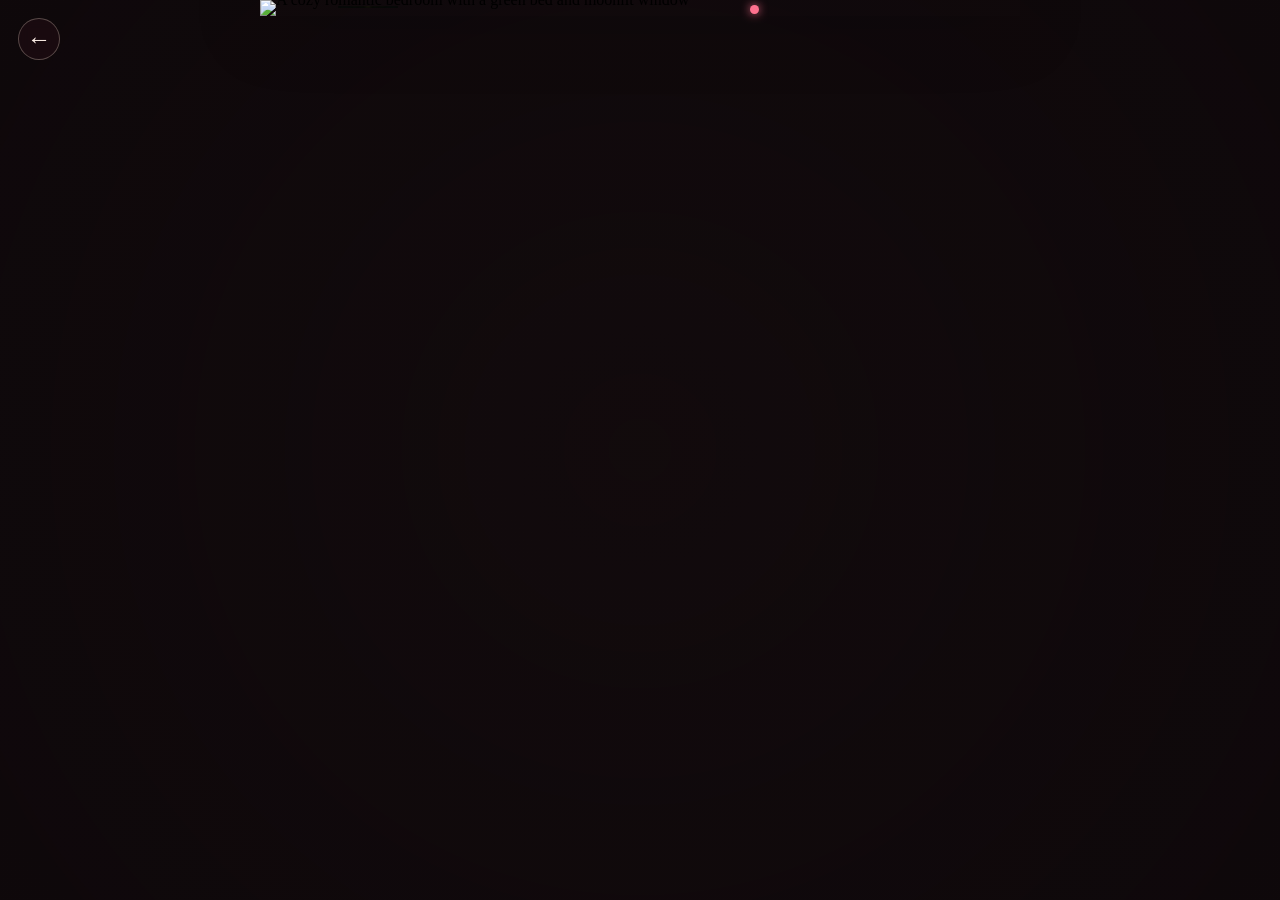
==== bedroom.html @ bcbea23e "Add files via upload" ====
<!DOCTYPE html>
<html lang="en">
<head>
  <meta charset="UTF-8">
  <meta name="viewport" content="width=device-width, initial-scale=1.0, viewport-fit=cover">
  <title>Come here, Aaru… ♡</title>
  <link rel="preconnect" href="https://fonts.googleapis.com">
  <link rel="preconnect" href="https://fonts.gstatic.com" crossorigin>
  <link href="https://fonts.googleapis.com/css2?family=DM+Mono:wght@400;500&family=Parisienne&family=Playfair+Display:ital,wght@0,400;0,500;0,600;1,400;1,500&display=swap" rel="stylesheet">
  <link rel="stylesheet" href="bedroom.css">
</head>
<body>
  <main class="bedroom-page">
    <div class="bedroom-stage">
      <img
        src="assets/pixel-bedroom.png"
        alt="A cozy romantic bedroom with a green bed and moonlit window"
        class="bedroom-image"
      >
      <div class="live-bedroom-clock" id="liveBedroomClock" aria-label="Current time">
        <div class="live-clock-time" id="liveClockTime">--:--</div>
        <div class="live-clock-date" id="liveClockDate">---</div>
      </div>
      <button class="bed-hotspot" id="bedHotspot" aria-label="Sit together on the bed"></button>

      <!-- Permanent owl messenger. It glows only when unread letters exist. -->
      <button class="owl-hotspot" id="owlHotspot" type="button" aria-label="Open unread love letters">
        <span class="owl-unread-dot" id="owlUnreadDot" aria-hidden="true"></span>
      </button>

      <!-- The right bedside drawer acts as our Love Letter Locker. -->
      <button class="locker-hotspot" id="lockerHotspot" type="button" aria-label="Open our Love Letter Locker"></button>
      <!-- Mobile phone: our shared chat-photo gallery. -->
      <button class="phone-hotspot" id="phoneHotspot" type="button" aria-label="Open our chat photo gallery"></button>
      <!-- Tablet: Somo's private diary and notes -->
      <button class="tablet-hotspot" id="tabletHotspot" type="button" aria-label="Open Somo's tablet" title="Somo's tablet"></button>
    </div>

    <a class="bedroom-back" href="index.html" aria-label="Back to our room">←</a>
  </main>

  <section class="bed-interaction" id="bedInteraction" aria-hidden="true">
    <div class="bed-interaction-backdrop" id="bedInteractionBackdrop"></div>

    <div class="chibi-stage" id="chibiStage">
      <img id="chibiImageA" class="chibi-composite is-visible" src="assets/bed-chibis/initial image.png" alt="Aaru and Somo">
      <img id="chibiImageB" class="chibi-composite" src="assets/bed-chibis/initial image.png" alt="">

      <button class="character-hotspot aaru-hotspot" id="aaruHotspot" type="button" aria-label="Talk to Aaru"></button>
      <button class="character-hotspot somo-hotspot" id="somoHotspot" type="button" aria-label="Talk to Somo"></button>

      <div class="speech-bubble speech-bubble-aaru" id="aaruSpeech" aria-live="polite" aria-hidden="true"></div>
      <div class="speech-bubble speech-bubble-somo" id="somoSpeech" aria-live="polite" aria-hidden="true"></div>
    </div>

    <div class="bed-dialogue" role="dialog" aria-modal="true" aria-labelledby="bedDialogueTitle">
      <button class="dialogue-close" id="dialogueClose" aria-label="Close">×</button>
      <div class="dialogue-name" id="bedDialogueName">Aaru & Somo</div>
      <h2 id="bedDialogueTitle">A quiet little moment, just for us. ♡</h2>
      <p id="bedDialogueText">Come sit with me for a while.</p>

      <div class="bed-forward-wrap" id="bedForwardWrap" hidden>
        <button class="bed-forward" id="bedForward" type="button">Next →</button>
      </div>
      <div class="bed-actions" id="bedActions"></div>
    </div>
  </section>


  <!-- Unread love letters delivered by the owl -->
  <section class="owl-letters-modal" id="owlLettersModal" aria-hidden="true" role="dialog" aria-modal="true" aria-labelledby="owlLettersTitle">
    <div class="owl-letters-backdrop" id="owlLettersBackdrop"></div>
    <div class="owl-letters-card">
      <button class="owl-letters-close" id="owlLettersClose" type="button" aria-label="Close">×</button>
      <div class="owl-letters-kicker">🦉 A LITTLE DELIVERY</div>
      <h2 id="owlLettersTitle">Letters waiting for you ❤️</h2>
      <p class="owl-letters-intro" id="owlLettersIntro">The owl brought something from the one you love.</p>
      <div class="owl-unread-list" id="owlUnreadList"></div>
    </div>
  </section>

  <!-- Clock countdown popup -->
  <section class="clock-countdown-modal" id="clockCountdownModal" aria-hidden="true" role="dialog" aria-modal="true" aria-labelledby="clockCountdownTitle">
    <div class="clock-countdown-backdrop" id="clockCountdownBackdrop"></div>
    <div class="clock-countdown-card">
      <button class="clock-countdown-close" id="clockCountdownClose" type="button" aria-label="Close">×</button>
      <div class="clock-countdown-kicker" id="clockCountdownKicker">❤️ OUR NEXT DATE</div>
      <h2 id="clockCountdownTitle">Counting down until we meet again…</h2>
      <div class="countdown-grid" id="countdownGrid" aria-live="polite">
        <div class="countdown-unit"><strong id="countdownDays">00</strong><span>Days</span></div>
        <div class="countdown-unit"><strong id="countdownHours">00</strong><span>Hours</span></div>
        <div class="countdown-unit"><strong id="countdownMinutes">00</strong><span>Minutes</span></div>
        <div class="countdown-unit"><strong id="countdownSeconds">00</strong><span>Seconds</span></div>
      </div>
      <p class="countdown-date-label" id="countdownDateLabel"></p>
    </div>
  </section>

  <script src="https://cdn.jsdelivr.net/npm/@supabase/supabase-js@2"></script>
  <script src="bedroom.js"></script>
  <script>
    document.getElementById('tabletHotspot')?.addEventListener('click', () => {
      window.location.href = 'tablet.html';
    });
  </script>
</body>
</html>
---- bedroom.css ----
* { box-sizing: border-box; }

html, body {
  margin: 0;
  min-height: 100%;
  background: #120b0d;
}

body { overflow-x: hidden; }
body.dialogue-open { overflow: hidden; }

.bedroom-page {
  position: relative;
  width: 100%;
  min-height: 100vh;
  min-height: 100dvh;
  display: flex;
  justify-content: center;
  align-items: flex-start;
  background: #120b0d;
  overflow: visible;
}

.bedroom-stage {
  position: relative;
  z-index: 1;
  width: min(100vw, 760px);
  margin: 0 auto;
  line-height: 0;
}

.bedroom-page::before {
  content: "";
  position: fixed;
  inset: 0;
  background-image: url("assets/pixel-bedroom.png");
  background-size: cover;
  background-position: center;
  filter: blur(24px) brightness(.45) saturate(.85);
  transform: scale(1.06);
  opacity: .9;
  z-index: 0;
}

.bedroom-page::after {
  content: "";
  position: fixed;
  inset: 0;
  background: radial-gradient(circle at center, rgba(20, 10, 13, .08), rgba(10, 5, 8, .42));
  pointer-events: none;
  z-index: 0;
}

.bedroom-image {
  position: relative;
  display: block;
  width: 100%;
  height: auto;
  object-fit: contain;
  object-position: center top;
  box-shadow: 0 0 70px rgba(0, 0, 0, .45);
}

.bed-hotspot {
  position: absolute;
  left: 16%;
  top: 43%;
  width: 68%;
  height: 32%;
  border: 0;
  padding: 0;
  background: transparent;
  cursor: pointer;
  border-radius: 35%;
  z-index: 3;
}

.bed-hotspot:focus-visible {
  outline: 3px solid rgba(255, 222, 235, .85);
  outline-offset: 4px;
}

.bedroom-back {
  position: fixed;
  top: max(18px, env(safe-area-inset-top));
  left: max(18px, env(safe-area-inset-left));
  width: 42px;
  height: 42px;
  display: grid;
  place-items: center;
  border: 1px solid rgba(255, 235, 220, 0.28);
  border-radius: 50%;
  background: rgba(35, 14, 20, 0.55);
  color: #fff1e9;
  text-decoration: none;
  font-size: 24px;
  line-height: 1;
  backdrop-filter: blur(6px);
  -webkit-backdrop-filter: blur(6px);
  transition: transform .2s ease, background .2s ease;
  z-index: 20;
}

.bedroom-back:hover {
  transform: translateY(-1px);
  background: rgba(55, 20, 30, 0.72);
}

.bed-interaction {
  position: fixed;
  inset: 0;
  z-index: 50;
  display: none;
  align-items: flex-end;
  justify-content: center;
  padding: 0 18px max(18px, env(safe-area-inset-bottom));
}

.bed-interaction.is-open { display: flex; }

.bed-interaction-backdrop {
  position: absolute;
  inset: 0;
  background: rgba(20, 7, 14, .38);
  backdrop-filter: blur(2px);
  -webkit-backdrop-filter: blur(2px);
}

.chibi-stage {
  position: absolute;
  left: 50%;
  bottom: clamp(185px, 28vh, 285px);
  transform: translateX(-50%);
  width: min(660px, 94vw);
  height: min(360px, 38vh);
  display: flex;
  align-items: flex-end;
  justify-content: center;
  pointer-events: auto;
  z-index: 3;
}

.chibi-composite {
  position: absolute;
  left: 50%;
  bottom: 0;
  width: min(610px, 94vw);
  height: auto;
  max-height: 100%;
  object-fit: contain;
  object-position: center bottom;
  opacity: 0;
  transform: translateX(-50%) translateY(12px) scale(.985);
  transition: opacity .36s ease, transform .36s cubic-bezier(.2,.75,.2,1);
  filter: drop-shadow(0 14px 14px rgba(25, 8, 15, .28));
}

.chibi-composite.is-visible {
  opacity: 1;
  transform: translateX(-50%) translateY(0) scale(1);
}

.bed-dialogue {
  position: relative;
  width: min(720px, 100%);
  padding: 24px 24px 20px;
  border: 1px solid rgba(255, 226, 234, .5);
  border-radius: 24px;
  background: linear-gradient(145deg, rgba(66, 25, 39, .96), rgba(37, 17, 27, .96));
  color: #fff5f4;
  box-shadow: 0 20px 60px rgba(0,0,0,.45), 0 0 35px rgba(255, 130, 165, .12);
  backdrop-filter: blur(14px);
  -webkit-backdrop-filter: blur(14px);
  z-index: 4;
  animation: dialogueIn .35s ease both;
  transition: opacity .16s ease, transform .16s ease;
}

.bed-dialogue.is-changing {
  opacity: .38;
  transform: translateY(4px);
}

@keyframes dialogueIn {
  from { opacity: 0; transform: translateY(20px); }
  to { opacity: 1; transform: translateY(0); }
}

.dialogue-close {
  position: absolute;
  top: 10px;
  right: 12px;
  width: 34px;
  height: 34px;
  border: 0;
  border-radius: 50%;
  background: rgba(255,255,255,.09);
  color: #ffe8ed;
  font-size: 24px;
  line-height: 1;
  cursor: pointer;
}

.dialogue-name {
  font-size: 12px;
  font-weight: 800;
  letter-spacing: .12em;
  text-transform: uppercase;
  color: #f7b6c8;
  margin-bottom: 5px;
}

.bed-dialogue h2 {
  margin: 0 38px 6px 0;
  font-size: clamp(20px, 3vw, 27px);
  line-height: 1.2;
  font-weight: 700;
}

.bed-dialogue p {
  margin: 0;
  color: rgba(255, 240, 243, .84);
  line-height: 1.45;
  font-size: 15px;
}

.bed-actions {
  display: flex;
  flex-wrap: wrap;
  gap: 9px;
  margin-top: 16px;
}

.bed-actions button {
  border: 1px solid rgba(255, 216, 226, .35);
  border-radius: 999px;
  padding: 10px 14px;
  background: rgba(255, 255, 255, .08);
  color: #fff4f5;
  font: inherit;
  font-size: 14px;
  cursor: pointer;
  transition: transform .16s ease, background .16s ease, border-color .16s ease;
}

.bed-actions button:hover {
  transform: translateY(-2px);
  background: rgba(255, 135, 170, .18);
  border-color: rgba(255, 214, 226, .65);
}

.bed-actions button:active { transform: translateY(0) scale(.98); }

@media (max-width: 600px) {
  .bedroom-stage { width: 100%; height: 100dvh; overflow: hidden; }
  .bedroom-image { width: 100%; height: 100dvh; object-fit: cover; object-position: center; }
  .bed-hotspot { left: 10%; top: 52%; width: 80%; height: 32%; }
  .bedroom-back { width: 38px; height: 38px; font-size: 21px; }
  .bed-interaction { padding: 0 10px max(10px, env(safe-area-inset-bottom)); }
  .chibi-stage { bottom: 205px; width: 100%; height: 235px; }
  .chibi-composite { width: min(560px, 100vw); max-height: 235px; }
  .bed-dialogue { padding: 18px 16px 15px; border-radius: 20px; }
  .bed-dialogue h2 { font-size: 20px; }
  .bed-dialogue p { font-size: 14px; }
  .bed-actions { gap: 7px; margin-top: 12px; }
  .bed-actions button { padding: 9px 11px; font-size: 13px; }
}


/* Main-options control appears on every interaction screen. */
.bed-actions .main-options-button {
  flex-basis: 100%;
  border-color: rgba(255, 210, 225, .5);
  background: rgba(255, 120, 160, .13);
  margin-top: 2px;
}

.bed-actions .main-options-button:hover {
  background: rgba(255, 135, 170, .24);
}

/* Clickable characters + little speech bubbles for the opening scene. */
.character-hotspot {
  position: absolute;
  bottom: 0;
  height: 100%;
  border: 0;
  padding: 0;
  background: transparent;
  cursor: pointer;
  z-index: 8;
  border-radius: 45%;
}

.aaru-hotspot {
  left: 2%;
  width: 40%;
}

.somo-hotspot {
  right: 2%;
  width: 40%;
}

.character-hotspot:focus-visible {
  outline: 3px solid rgba(255, 224, 236, .9);
  outline-offset: 4px;
}

.speech-bubble {
  position: absolute;
  z-index: 10;
  max-width: 190px;
  min-width: 112px;
  padding: 10px 15px;
  border: 2px solid rgba(82, 40, 52, .72);
  border-radius: 18px;
  background: rgba(255, 248, 247, .97);
  color: #4c2631;
  font-family: Georgia, 'Times New Roman', serif;
  font-size: clamp(13px, 2vw, 16px);
  font-weight: 700;
  line-height: 1.2;
  text-align: center;
  box-shadow: 0 8px 22px rgba(25, 8, 15, .24);
  opacity: 0;
  transform: translateY(8px) scale(.92);
  pointer-events: none;
  transition: opacity .2s ease, transform .2s ease;
}

.speech-bubble::after {
  content: '';
  position: absolute;
  bottom: -10px;
  width: 17px;
  height: 17px;
  background: rgba(255, 248, 247, .97);
  border-right: 2px solid rgba(82, 40, 52, .72);
  border-bottom: 2px solid rgba(82, 40, 52, .72);
  transform: rotate(45deg);
}

.speech-bubble.is-visible {
  opacity: 1;
  transform: translateY(0) scale(1);
}

.speech-bubble-aaru {
  left: 10%;
  top: -7%;
}

.speech-bubble-aaru::after {
  left: 28px;
}

.speech-bubble-somo {
  right: 10%;
  top: -7%;
}

.speech-bubble-somo::after {
  right: 28px;
}

@media (max-width: 600px) {
  .character-hotspot {
    height: 100%;
  }

  .speech-bubble {
    max-width: 145px;
    min-width: 90px;
    padding: 8px 10px;
    font-size: 12px;
    border-radius: 15px;
  }

  .speech-bubble-aaru { left: 3%; top: -8%; }
  .speech-bubble-somo { right: 3%; top: -8%; }
}

.chibi-stage:not(.initial-state) .character-hotspot {
  pointer-events: none;
}


/* Final compact dialogue + character-attached speech bubbles */
.bed-dialogue {
  width: min(680px, calc(100% - 24px));
  padding: 12px 42px 10px 14px;
  border-radius: 17px;
}

.bed-dialogue .dialogue-name,
.bed-dialogue h2 {
  display: none;
}

.bed-dialogue p#bedDialogueText {
  margin: 0 0 8px;
  text-align: center;
  font-size: 13px;
  line-height: 1.2;
}

.bed-dialogue .bed-actions {
  margin-top: 0;
  justify-content: center;
  gap: 6px;
}

.bed-dialogue .bed-actions button {
  padding: 7px 11px;
  min-height: 36px;
  font-size: 12px;
}

/* The bubble coordinates are updated per pose in bedroom.js. */
.speech-bubble {
  position: absolute;
  z-index: 30;
  left: var(--bubble-x, 50%);
  top: var(--bubble-y, 0%);
  width: max-content;
  max-width: min(175px, 30vw);
  min-width: 0;
  padding: 7px 10px;
  border: 1px solid rgba(111, 45, 70, .22);
  border-radius: 14px;
  background: rgba(255, 249, 251, .96);
  color: #4a2030;
  box-shadow: 0 6px 16px rgba(0,0,0,.16);
  font-size: 12px;
  line-height: 1.22;
  text-align: center;
  opacity: 0;
  visibility: hidden;
  transform: translate(-50%, calc(-100% - 28px)) scale(.97);
  transition: left .36s cubic-bezier(.2,.75,.2,1),
              top .36s cubic-bezier(.2,.75,.2,1),
              opacity .18s ease,
              transform .18s ease;
  pointer-events: none;
}

.speech-bubble.is-visible {
  opacity: 1;
  visibility: visible;
  transform: translate(-50%, calc(-100% - 28px)) scale(1);
}

.speech-bubble::after {
  content: "";
  position: absolute;
  left: 50%;
  bottom: -6px;
  width: 10px;
  height: 10px;
  background: rgba(255, 249, 251, .96);
  border-right: 1px solid rgba(111, 45, 70, .22);
  border-bottom: 1px solid rgba(111, 45, 70, .22);
  transform: translateX(-50%) rotate(45deg);
}

.speech-bubble-aaru {
  left: var(--aaru-bubble-x, 25%);
  top: var(--aaru-bubble-y, 22%);
}

.speech-bubble-somo {
  left: var(--somo-bubble-x, 74%);
  top: var(--somo-bubble-y, 16%);
}

/* Only one dialogue bubble is visible at a time, so the artwork stays clear. */
.chibi-stage:not(.initial-state) .character-hotspot {
  pointer-events: none;
}

@media (max-width: 600px) {
  .bed-dialogue {
    width: calc(100% - 14px);
    padding: 10px 36px 9px 9px;
    border-radius: 15px;
  }

  .bed-dialogue p#bedDialogueText {
    margin-bottom: 6px;
    font-size: 11px;
  }

  .bed-dialogue .bed-actions { gap: 4px; }

  .bed-dialogue .bed-actions button {
    min-height: 33px;
    padding: 6px 8px;
    font-size: 10.5px;
  }

  .speech-bubble {
    max-width: 130px;
    padding: 6px 8px;
    font-size: 10.5px;
    border-radius: 13px;
  }
}


/* Slow, soft speech-bubble formation */
.speech-bubble {
  transform: translate(-50%, calc(-100% - 34px)) scale(.72);
  transform-origin: 50% 100%;
  opacity: 0;
  visibility: hidden;
  filter: blur(2px);
  transition:
    opacity 0.62s ease,
    transform 0.62s cubic-bezier(.18,.78,.22,1),
    filter 0.62s ease,
    left .55s cubic-bezier(.2,.75,.2,1),
    top .55s cubic-bezier(.2,.75,.2,1);
}

.speech-bubble.is-visible {
  opacity: 1;
  visibility: visible;
  transform: translate(-50%, calc(-100% - 34px)) scale(1);
  filter: blur(0);
}

.speech-bubble::after {
  transition: transform .62s ease;
}

@media (max-width: 600px) {
  .speech-bubble {
    transform: translate(-50%, calc(-100% - 30px)) scale(.72);
  }

  .speech-bubble.is-visible {
    transform: translate(-50%, calc(-100% - 30px)) scale(1);
  }
}


/* Live clock overlay — aligned to the physical clock printed in pixel-bedroom.png. */
.live-bedroom-clock {
  position: absolute;
  left: 10.25%;
  top: 40.15%;
  width: 7.9%;
  height: 3.15%;
  display: flex;
  flex-direction: column;
  align-items: center;
  justify-content: center;
  padding: 1px 2px;
  border-radius: 2px;
  background: rgba(10, 13, 11, .92);
  color: #ffd35b;
  pointer-events: auto;
  user-select: none;
  cursor: pointer;
  z-index: 12;
  overflow: hidden;
  font-family: "Courier New", Courier, monospace;
  text-shadow: 0 0 4px rgba(255, 185, 55, .55);
  box-shadow: inset 0 0 3px rgba(0,0,0,.55);
}

.live-clock-time {
  font-size: clamp(7px, 1.45vw, 12px);
  line-height: .95;
  font-weight: 900;
  letter-spacing: -.04em;
  white-space: nowrap;
}

.live-clock-date {
  margin-top: 2px;
  font-size: clamp(4px, .68vw, 6px);
  line-height: .9;
  font-weight: 900;
  letter-spacing: .02em;
  white-space: nowrap;
}

@media (max-width: 600px) {
  .live-bedroom-clock {
    left: 10.15%;
    top: 40.1%;
    width: 8.1%;
    height: 3.2%;
  }

  .live-clock-time {
    font-size: clamp(6px, 2vw, 10px);
  }

  .live-clock-date {
    font-size: clamp(3.5px, .95vw, 5px);
    margin-top: 1px;
  }
}


/* Clickable clock -> next-date countdown popup */
.clock-countdown-modal {
  position: fixed;
  inset: 0;
  z-index: 200;
  display: flex;
  align-items: center;
  justify-content: center;
  padding: 20px;
  opacity: 0;
  visibility: hidden;
  pointer-events: none;
  transition: opacity .25s ease, visibility .25s ease;
}

.clock-countdown-modal.is-open {
  opacity: 1;
  visibility: visible;
  pointer-events: auto;
}

.clock-countdown-backdrop {
  position: absolute;
  inset: 0;
  background: rgba(20, 8, 14, .58);
  backdrop-filter: blur(5px);
  -webkit-backdrop-filter: blur(5px);
}

.clock-countdown-card {
  position: relative;
  z-index: 1;
  width: min(470px, 100%);
  padding: 30px 24px 24px;
  border: 1px solid rgba(255, 226, 234, .55);
  border-radius: 25px;
  background: linear-gradient(145deg, rgba(73, 29, 44, .98), rgba(35, 15, 26, .98));
  color: #fff5f4;
  box-shadow: 0 24px 70px rgba(0,0,0,.48), 0 0 40px rgba(255, 130, 165, .14);
  text-align: center;
  transform: translateY(14px) scale(.97);
  transition: transform .3s cubic-bezier(.2,.75,.2,1);
}

.clock-countdown-modal.is-open .clock-countdown-card {
  transform: translateY(0) scale(1);
}

.clock-countdown-close {
  position: absolute;
  top: 10px;
  right: 12px;
  width: 34px;
  height: 34px;
  border: 0;
  border-radius: 50%;
  background: rgba(255,255,255,.09);
  color: #ffe8ed;
  font-size: 24px;
  line-height: 1;
  cursor: pointer;
}

.clock-countdown-kicker {
  color: #f7b6c8;
  font-size: 12px;
  font-weight: 800;
  letter-spacing: .14em;
  margin-bottom: 8px;
}

.clock-countdown-card h2 {
  margin: 0 auto 20px;
  max-width: 360px;
  font-family: Georgia, 'Times New Roman', serif;
  font-size: clamp(20px, 4vw, 27px);
  line-height: 1.2;
}

.countdown-grid {
  display: grid;
  grid-template-columns: repeat(4, 1fr);
  gap: 8px;
}

.countdown-unit {
  padding: 13px 6px 11px;
  border: 1px solid rgba(255, 216, 226, .22);
  border-radius: 16px;
  background: rgba(255,255,255,.065);
}

.countdown-unit strong {
  display: block;
  color: #ffd7e2;
  font-family: 'Courier New', Courier, monospace;
  font-size: clamp(24px, 6vw, 36px);
  line-height: 1;
}

.countdown-unit span {
  display: block;
  margin-top: 6px;
  color: rgba(255, 240, 243, .78);
  font-size: 10px;
  font-weight: 800;
  letter-spacing: .08em;
  text-transform: uppercase;
}

.countdown-date-label {
  margin: 17px 0 0;
  color: rgba(255, 240, 243, .72);
  font-size: 12px;
}

@media (max-width: 480px) {
  .clock-countdown-card { padding: 28px 14px 18px; border-radius: 21px; }
  .countdown-grid { gap: 5px; }
  .countdown-unit { padding: 11px 3px 9px; border-radius: 13px; }
  .countdown-unit strong { font-size: 25px; }
  .countdown-unit span { font-size: 8px; }
  .countdown-date-label { font-size: 11px; }
}


.clock-countdown-card .countdown-grid[hidden] { display: none; }
.clock-countdown-modal.date-today .clock-countdown-card {
  background: linear-gradient(145deg, rgba(87, 39, 61, .99), rgba(38, 18, 29, .99));
}
.clock-countdown-modal.date-today .clock-countdown-card h2 {
  font-size: clamp(24px, 5vw, 34px);
}
.clock-countdown-modal.date-planning .clock-countdown-card {
  background: linear-gradient(145deg, rgba(48, 31, 42, .99), rgba(28, 20, 27, .99));
}
.clock-countdown-modal.date-planning .clock-countdown-card h2 {
  font-size: clamp(23px, 5vw, 32px);
}


/* Permanent owl messenger + Love Letter Locker */
.owl-hotspot,
.locker-hotspot,
.phone-hotspot {
  position: absolute;
  border: 0;
  padding: 0;
  background: transparent;
  cursor: pointer;
  z-index: 13;
}

/* Coordinates follow the owl baked into pixel-bedroom.png. */
.owl-hotspot {
  left: 53.5%;
  top: 30.2%;
  width: 12.5%;
  height: 8.5%;
  border-radius: 50%;
}

.owl-hotspot::before {
  content: "";
  position: absolute;
  inset: -18%;
  border-radius: 50%;
  background: radial-gradient(circle, rgba(255, 222, 126, .62) 0%, rgba(255, 180, 100, .24) 38%, rgba(255, 160, 100, 0) 72%);
  opacity: 0;
  transform: scale(.8);
  transition: opacity .3s ease, transform .3s ease;
  pointer-events: none;
}

.owl-hotspot.has-unread::before {
  opacity: 1;
  transform: scale(1);
  animation: owlGlow 1.55s ease-in-out infinite;
}

@keyframes owlGlow {
  0%, 100% { filter: brightness(1); transform: scale(.92); }
  50% { filter: brightness(1.45); transform: scale(1.08); }
}

.owl-unread-dot {
  position: absolute;
  right: 3%;
  top: 0;
  width: 9px;
  height: 9px;
  border-radius: 50%;
  background: #ff718f;
  box-shadow: 0 0 10px rgba(255, 113, 143, .9);
}

.locker-hotspot {
  right: 8.5%;
  top: 39.5%;
  width: 15%;
  height: 12%;
  border-radius: 12%;
}

/* Coordinates follow the phone on the new bedroom artwork. */
.phone-hotspot {
  left: 10.5%;
  top: 76.4%;
  width: 17.5%;
  height: 5.2%;
  border-radius: 22%;
}

.owl-letters-modal {
  position: fixed;
  inset: 0;
  z-index: 220;
  display: flex;
  align-items: center;
  justify-content: center;
  padding: 20px;
  opacity: 0;
  visibility: hidden;
  pointer-events: none;
  transition: opacity .25s ease, visibility .25s ease;
}

.owl-letters-modal.is-open {
  opacity: 1;
  visibility: visible;
  pointer-events: auto;
}

.owl-letters-backdrop {
  position: absolute;
  inset: 0;
  background: rgba(24, 8, 15, .62);
  backdrop-filter: blur(6px);
  -webkit-backdrop-filter: blur(6px);
}

.owl-letters-card {
  position: relative;
  z-index: 1;
  width: min(900px, 100%);
  max-height: min(88vh, 900px);
  overflow: auto;
  padding: 30px;
  border: 1px solid rgba(255, 226, 234, .5);
  border-radius: 25px;
  background: #f7e9e4;
  color: #30212a;
  box-shadow: 0 24px 80px rgba(0,0,0,.5);
}

.owl-letters-close {
  position: absolute;
  top: 10px;
  right: 12px;
  width: 36px;
  height: 36px;
  border: 0;
  border-radius: 50%;
  background: rgba(80,42,58,.08);
  color: #6f4050;
  font-size: 24px;
  cursor: pointer;
}

.owl-letters-kicker {
  color: #c87891;
  font: 11px 'DM Mono', monospace;
  letter-spacing: .2em;
  text-align: center;
}

.owl-letters-card h2 {
  margin: 12px 0 8px;
  text-align: center;
  font: 400 clamp(27px, 5vw, 42px)/1.1 'Playfair Display', Georgia, serif;
}

.owl-letters-intro {
  margin: 0 auto 24px;
  max-width: 560px;
  text-align: center;
  color: #876b76;
  font: italic 15px/1.6 'Playfair Display', Georgia, serif;
}

.owl-unread-list { display: grid; gap: 22px; }

.owl-letter-card {
  position: relative;
  padding: 34px 35px 28px;
  background: #fffdfb;
  border: 1px solid rgba(170,105,127,.2);
  box-shadow: 0 18px 45px rgba(103,54,72,.11);
}

.owl-letter-card::before {
  content: '♥';
  position: absolute;
  right: 22px;
  top: 15px;
  color: #f7c8d9;
  font-size: 24px;
}

.owl-letter-from { margin-bottom: 22px; color: #c87891; font: 11px 'DM Mono', monospace; letter-spacing: .08em; }
.owl-letter-recipient { font: 32px/1.1 Parisienne, cursive; margin-bottom: 20px; }
.owl-letter-content { white-space: pre-line; color: #49353d; font: 16px/1.8 'Playfair Display', Georgia, serif; }
.owl-letter-signature { margin-top: 28px; text-align: right; color: #c87891; font: 32px Parisienne, cursive; }
.owl-letter-read { margin-top: 22px; padding: 11px 15px; border: 1px solid rgba(80,42,58,.18); background: #30212a; color: white; cursor: pointer; font: 12px 'DM Mono', monospace; }
.owl-empty-letter { padding: 40px 20px; text-align: center; color: #876b76; font: 18px/1.7 'Playfair Display', Georgia, serif; }
.owl-empty-letter span { font-size: 13px; }

@media (max-width: 600px) {
  .owl-hotspot { left: 51%; top: 29.5%; width: 18%; height: 9.5%; }
  .locker-hotspot { right: 5%; top: 39%; width: 22%; height: 14%; }
.phone-hotspot { left: 8%; top: 76%; width: 26%; height: 7%; }
  .owl-letters-card { padding: 25px 14px 18px; border-radius: 20px; }
  .owl-letter-card { padding: 28px 22px 23px; }
  .owl-letter-content { font-size: 15px; line-height: 1.7; }
}

/* Manual one-bubble-at-a-time forward control */
.bed-forward-wrap { margin-top: 12px; }
.bed-forward { width: 100%; padding: 11px 16px; border: 1px solid rgba(255,216,226,.45); border-radius: 999px; background: rgba(255,120,160,.14); color: #fff4f5; font: inherit; cursor: pointer; transition: transform .16s ease, background .16s ease; }
.bed-forward:hover { transform: translateY(-2px); background: rgba(255,135,170,.24); }
.bed-forward-wrap[hidden] { display: none; }


/* Tablet hotspot on the red beanbag in the updated bedroom artwork. */
.tablet-hotspot {
  position: absolute;
  left: 79.5%;
  top: 77.4%;
  width: 19.5%;
  height: 7.8%;
  border: 0;
  padding: 0;
  border-radius: 12%;
  background: transparent;
  cursor: pointer;
  z-index: 14;
}
.tablet-hotspot:focus-visible {
  outline: 3px solid rgba(255, 222, 235, .9);
  outline-offset: 3px;
}
@media (max-width: 600px) {
  .tablet-hotspot {
    left: 78.5%;
    top: 77.4%;
    width: 21%;
    height: 8%;
  }
}
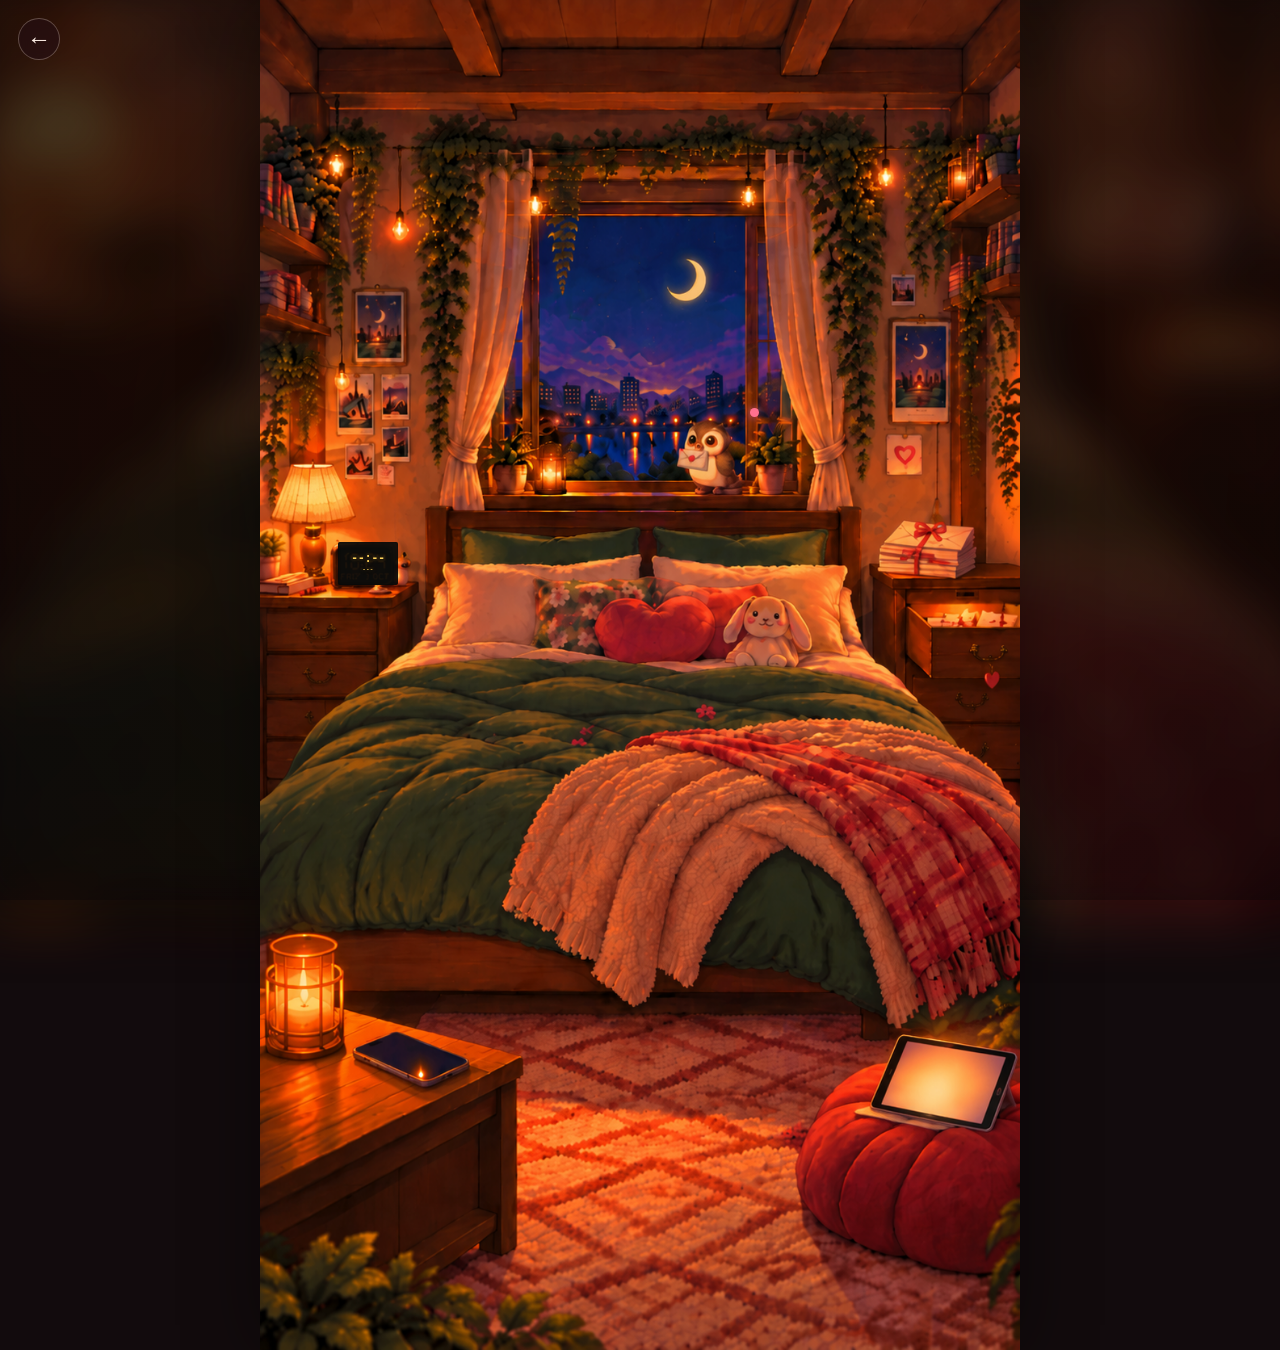
==== commit 1015d19a: "Add files via upload" ====
--- a/bedroom.html
+++ b/bedroom.html
@@ -97,6 +97,8 @@
   </section>
 
   <script src="https://cdn.jsdelivr.net/npm/@supabase/supabase-js@2"></script>
+  <script src="auth.js"></script>
+  <script src="protect.js"></script>
   <script src="bedroom.js"></script>
   <script>
     document.getElementById('tabletHotspot')?.addEventListener('click', () => {
--- a/bedroom.css
+++ b/bedroom.css
@@ -942,10 +942,10 @@
 /* Tablet hotspot on the red beanbag in the updated bedroom artwork. */
 .tablet-hotspot {
   position: absolute;
-  left: 79.5%;
-  top: 77.4%;
-  width: 19.5%;
-  height: 7.8%;
+  left: 77.5%;
+  top: 74.8%;
+  width: 22%;
+  height: 9%;
   border: 0;
   padding: 0;
   border-radius: 12%;
@@ -959,9 +959,9 @@
 }
 @media (max-width: 600px) {
   .tablet-hotspot {
-    left: 78.5%;
-    top: 77.4%;
-    width: 21%;
-    height: 8%;
-  }
-}
+    left: 77.5%;
+    top: 74.8%;
+    width: 22%;
+    height: 9%;
+  }
+}
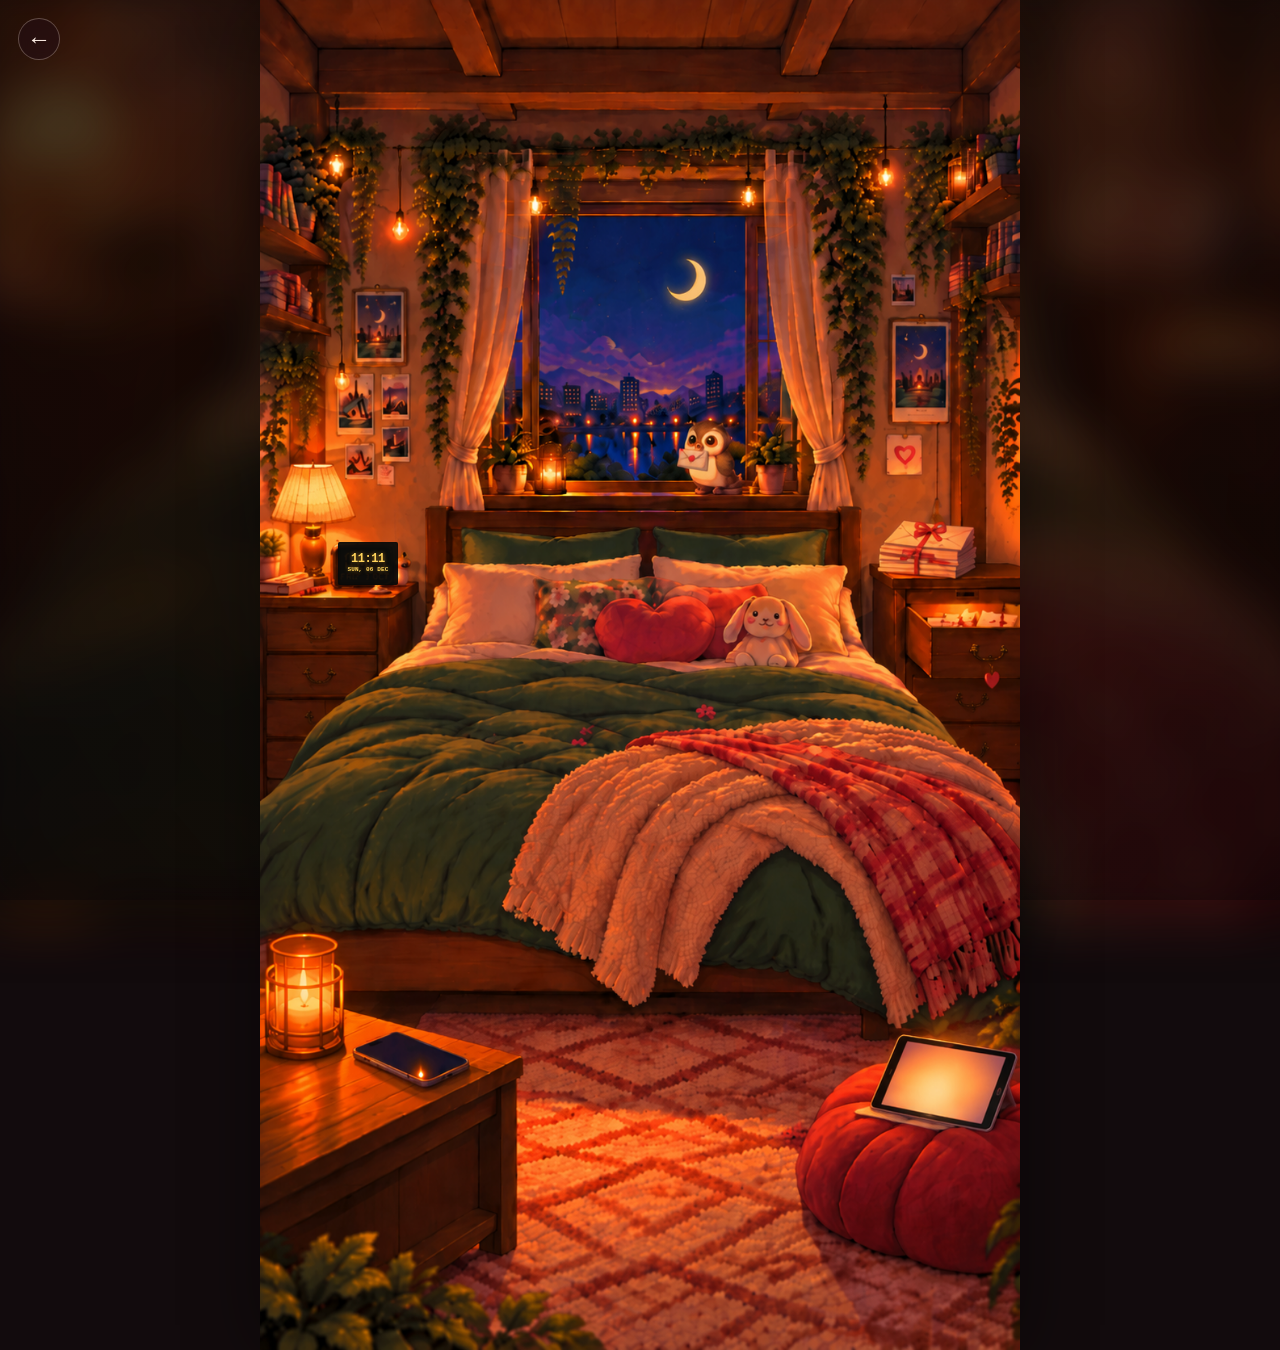
==== commit f6840bfe: "Add files via upload" ====
--- a/bedroom.html
+++ b/bedroom.html
@@ -98,7 +98,6 @@
 
   <script src="https://cdn.jsdelivr.net/npm/@supabase/supabase-js@2"></script>
   <script src="auth.js"></script>
-  <script src="protect.js"></script>
   <script src="bedroom.js"></script>
   <script>
     document.getElementById('tabletHotspot')?.addEventListener('click', () => {
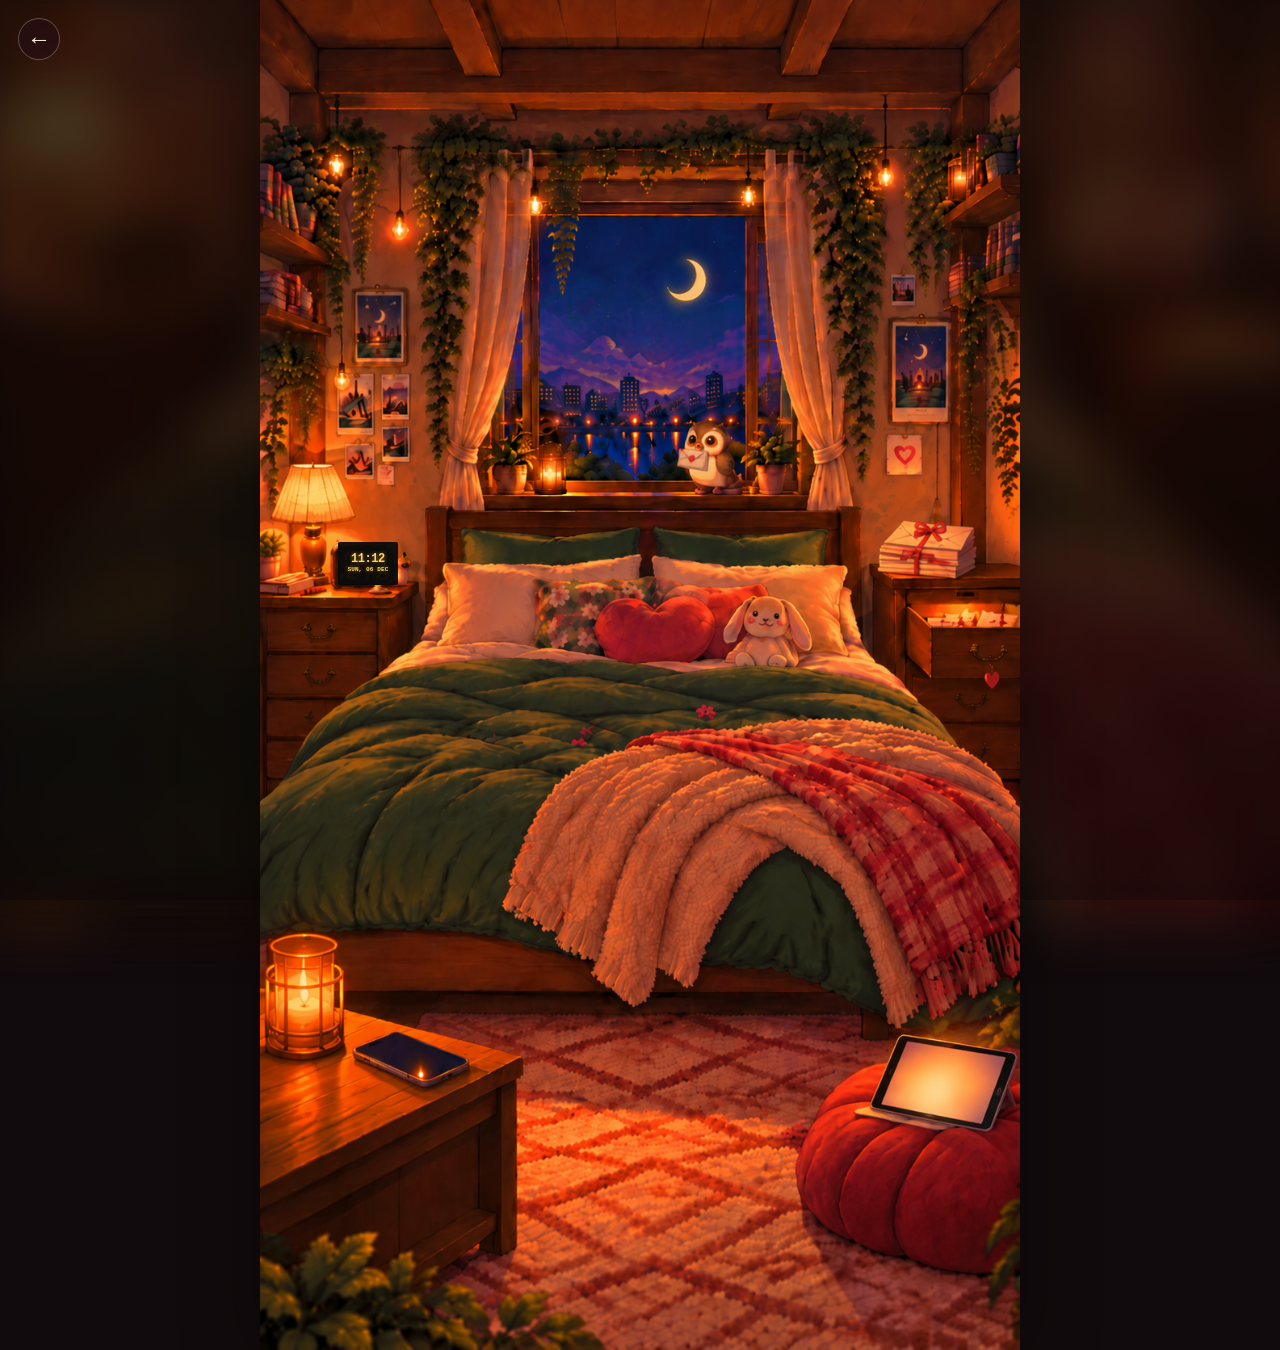
==== commit 9bd7d5a5: "Apply shared login guard to bedroom page" ====
--- a/bedroom.html
+++ b/bedroom.html
@@ -1,6 +1,9 @@
 <!DOCTYPE html>
 <html lang="en">
 <head>
+  <script src="https://cdn.jsdelivr.net/npm/@supabase/supabase-js@2"></script>
+  <script src="auth.js" defer></script>
+  <script src="protect.js" defer></script>
   <meta charset="UTF-8">
   <meta name="viewport" content="width=device-width, initial-scale=1.0, viewport-fit=cover">
   <title>Come here, Aaru… ♡</title>
